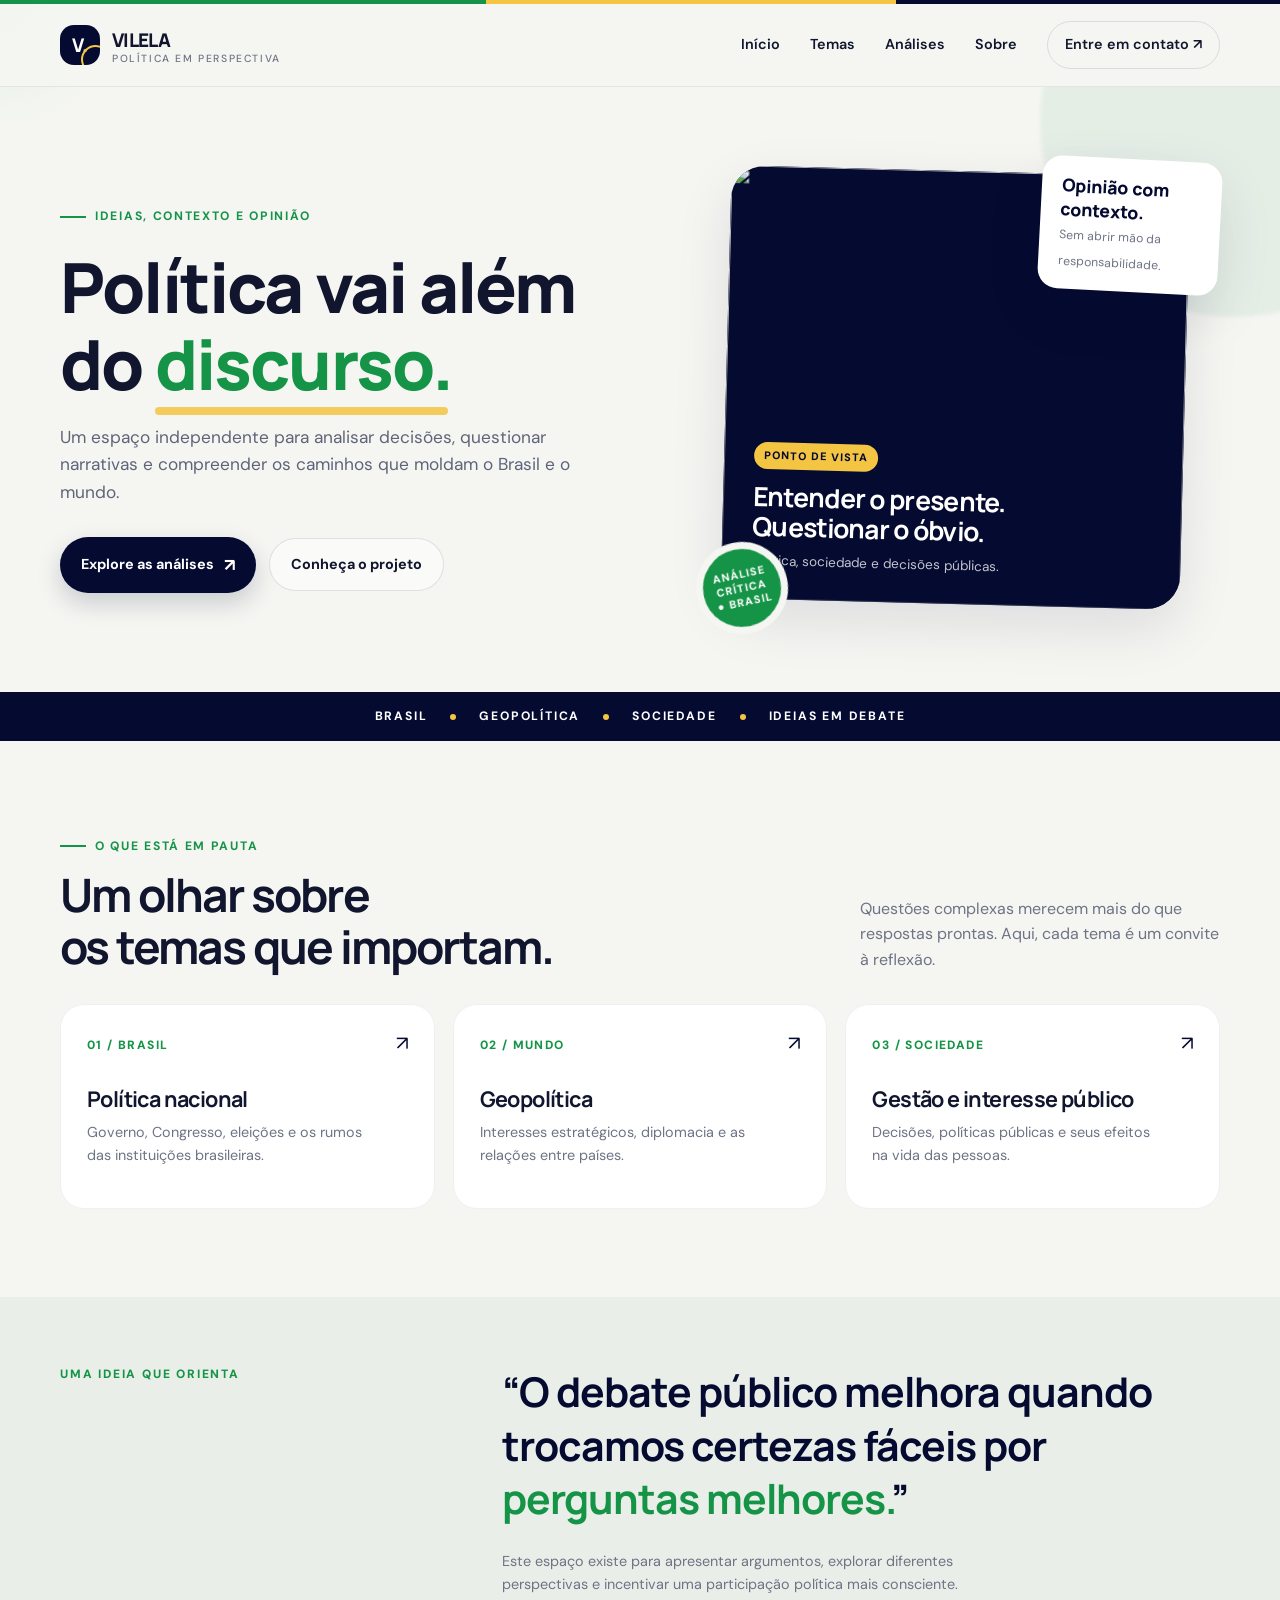
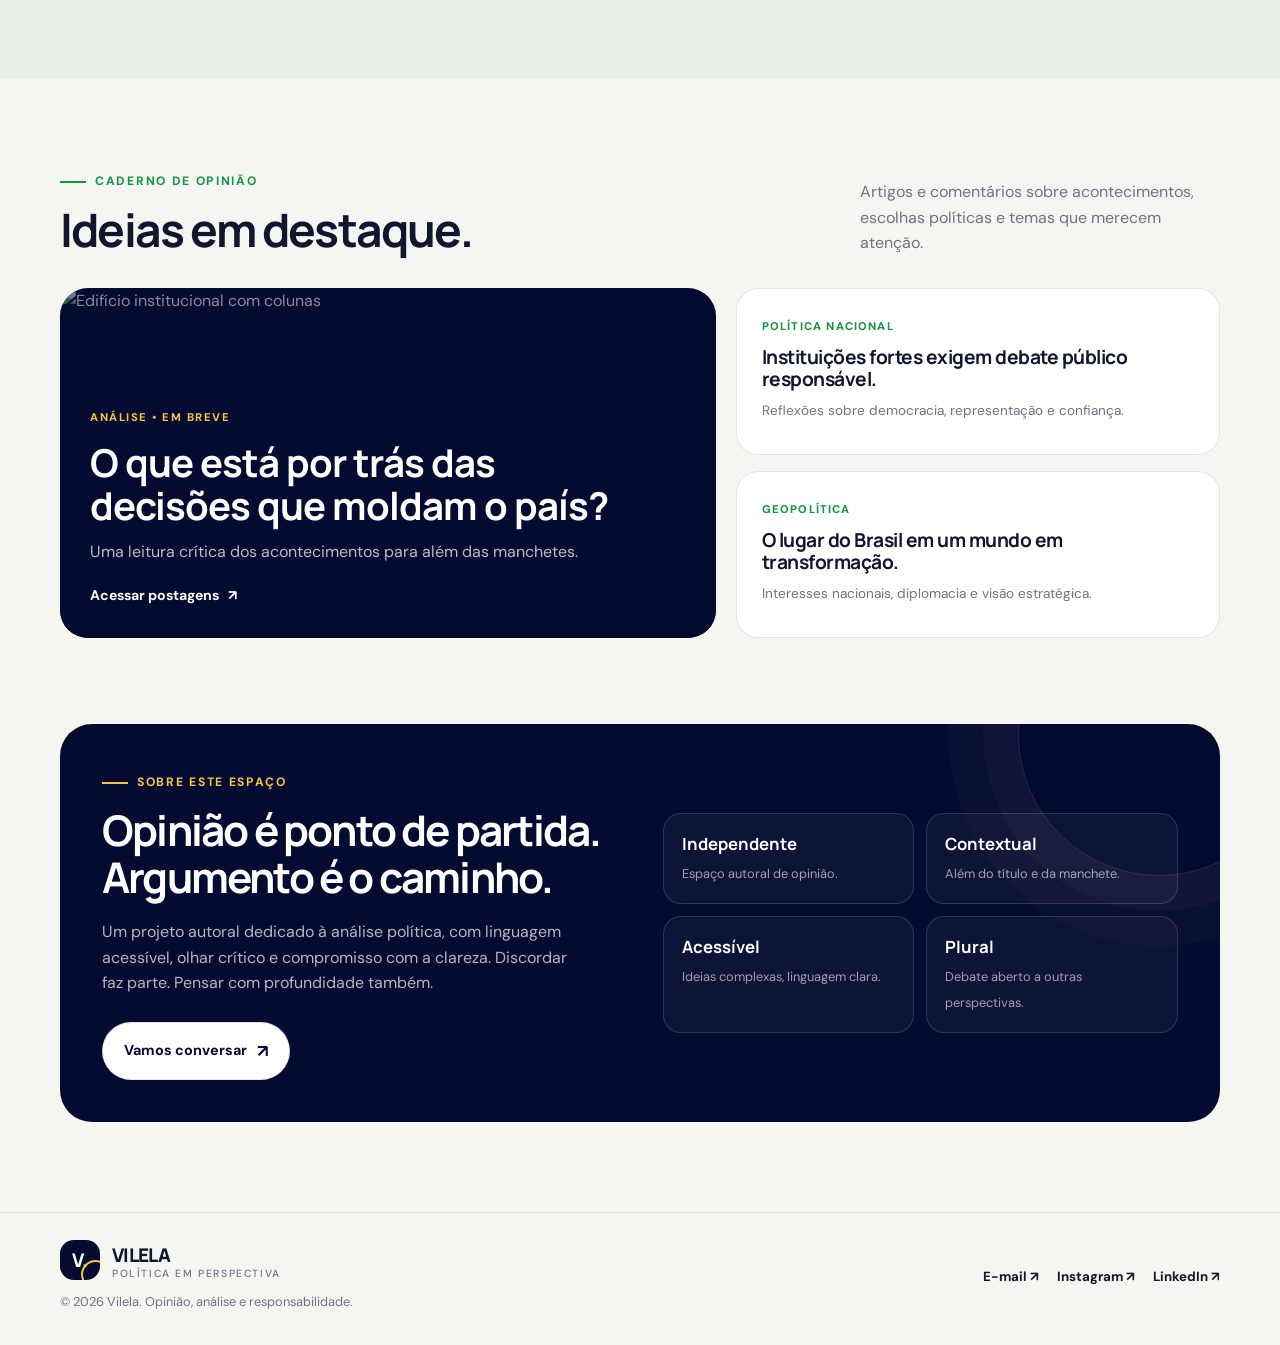
==== index.html @ 7819031c "upload inicial" ====
<!DOCTYPE html>
<html lang="pt-BR">
<head>
  <meta charset="UTF-8" />
  <meta name="viewport" content="width=device-width, initial-scale=1.0" />
  <meta name="theme-color" content="#050a30" />
  <meta name="description" content="Análises, opiniões e reflexões sobre política brasileira e internacional." />
  <title>Vilela — Política em perspectiva</title>
  <link rel="preconnect" href="https://fonts.googleapis.com">
  <link rel="preconnect" href="https://fonts.gstatic.com" crossorigin>
  <link href="https://fonts.googleapis.com/css2?family=DM+Sans:wght@400;500;600;700&family=Manrope:wght@400;500;600;700;800&display=swap" rel="stylesheet">
  <link rel="stylesheet" href="style.css" />
</head>
<body>
  <div class="topline"></div><div class="cursor-glow" id="cursorGlow"></div>
  <header>
    <div class="wrap nav">
      <a class="brand" href="#inicio" aria-label="Vilela, página inicial"><span class="brand-mark">V.</span><span>VILELA<small>Política em perspectiva</small></span></a>
      <button class="menu-btn" id="menuBtn" aria-label="Abrir menu" aria-expanded="false">☰</button>
      <nav class="navlinks" id="navLinks" aria-label="Navegação principal"><a href="#inicio">Início</a><a href="#temas">Temas</a><a href="#analises">Análises</a><a href="#sobre">Sobre</a><a class="contact" href="#contato">Entre em contato ↗</a></nav>
    </div>
  </header>
  <main>
    <section class="hero" id="inicio"><div class="wrap hero-grid">
      <div class="hero-text reveal"><div class="eyebrow">Ideias, contexto e opinião</div><h1>Política vai além do <span>discurso.</span></h1><p class="hero-copy">Um espaço independente para analisar decisões, questionar narrativas e compreender os caminhos que moldam o Brasil e o mundo.</p><div class="hero-actions"><a class="btn btn-primary" href="#analises">Explore as análises <span class="arrow">↗</span></a><a class="btn btn-quiet" href="#sobre">Conheça o projeto</a></div></div>
      <div class="hero-visual reveal"><div class="photo-main"><img src="https://images.unsplash.com/photo-1529107386315-e1a2ed48a620?auto=format&fit=crop&w=1200&q=85" alt="" onerror="this.onerror=null;this.src='https://images.unsplash.com/photo-1529107386315-e1a2ed48a620?auto=format&fit=crop&w=1200&q=85'"><div class="photo-caption"><span class="tag">Ponto de vista</span><h3>Entender o presente. Questionar o óbvio.</h3><p>Política, sociedade e decisões públicas.</p></div></div><div class="floating-note"><strong>Opinião com contexto.</strong><span>Sem abrir mão da responsabilidade.</span></div><div class="floating-stamp">ANÁLISE<br>CRÍTICA<br>● BRASIL</div></div>
    </div></section>
    <div class="ticker"><div class="wrap ticker-inner"><span>Brasil</span><i class="dot"></i><span>Geopolítica</span><i class="dot"></i><span>Sociedade</span><i class="dot"></i><span>Ideias em debate</span></div></div>
    <section class="section" id="temas"><div class="wrap"><div class="section-head reveal"><div><div class="eyebrow">O que está em pauta</div><h2>Um olhar sobre<br>os temas que importam.</h2></div><p>Questões complexas merecem mais do que respostas prontas. Aqui, cada tema é um convite à reflexão.</p></div>
      <div class="topics"><a class="topic reveal" href="#analises"><span class="topic-num">01 / BRASIL</span><span class="topic-arrow">↗</span><h3>Política nacional</h3><p>Governo, Congresso, eleições e os rumos das instituições brasileiras.</p></a><a class="topic reveal" href="#analises"><span class="topic-num">02 / MUNDO</span><span class="topic-arrow">↗</span><h3>Geopolítica</h3><p>Interesses estratégicos, diplomacia e as relações entre países.</p></a><a class="topic reveal" href="#analises"><span class="topic-num">03 / SOCIEDADE</span><span class="topic-arrow">↗</span><h3>Gestão e interesse público</h3><p>Decisões, políticas públicas e seus efeitos na vida das pessoas.</p></a></div>
    </div></section>
    <section class="manifesto"><div class="wrap manifesto-grid reveal"><div class="manifesto-label">Uma ideia que orienta</div><div><blockquote>“O debate público melhora quando trocamos certezas fáceis por <em>perguntas melhores.</em>”</blockquote><p class="manifesto-foot">Este espaço existe para apresentar argumentos, explorar diferentes perspectivas e incentivar uma participação política mais consciente.</p></div></div></section>
    <section class="latest" id="analises"><div class="wrap"><div class="section-head reveal"><div><div class="eyebrow">Caderno de opinião</div><h2>Ideias em destaque.</h2></div><p>Artigos e comentários sobre acontecimentos, escolhas políticas e temas que merecem atenção.</p></div>
      <div class="post-grid"><a class="post-feature reveal" href="postagens.html"><img src="https://images.unsplash.com/photo-1529107386315-e1a2ed48a620?auto=format&fit=crop&w=1200&q=85" alt="Edifício institucional com colunas"><div class="post-content"><span class="category">Análise • Em breve</span><h3>O que está por trás das decisões que moldam o país?</h3><p>Uma leitura crítica dos acontecimentos para além das manchetes.</p><span class="text-link">Acessar postagens <span>↗</span></span></div></a>
      <div class="post-side"><a class="mini-post reveal" href="postagens.html"><span>Política nacional</span><h3>Instituições fortes exigem debate público responsável.</h3><p>Reflexões sobre democracia, representação e confiança.</p></a><a class="mini-post reveal" href="postagens.html"><span>Geopolítica</span><h3>O lugar do Brasil em um mundo em transformação.</h3><p>Interesses nacionais, diplomacia e visão estratégica.</p></a></div></div>
    </div></section>
    <section class="about" id="sobre"><div class="wrap"><div class="about-card reveal"><div><div class="eyebrow">Sobre este espaço</div><h2>Opinião é ponto de partida. Argumento é o caminho.</h2><p>Um projeto autoral dedicado à análise política, com linguagem acessível, olhar crítico e compromisso com a clareza. Discordar faz parte. Pensar com profundidade também.</p><a class="btn btn-quiet" style="background:white;color:var(--navy);margin-top:10px" href="#contato">Vamos conversar <span class="arrow">↗</span></a></div><div class="about-points"><div class="about-point"><strong>Independente</strong><span>Espaço autoral de opinião.</span></div><div class="about-point"><strong>Contextual</strong><span>Além do título e da manchete.</span></div><div class="about-point"><strong>Acessível</strong><span>Ideias complexas, linguagem clara.</span></div><div class="about-point"><strong>Plural</strong><span>Debate aberto a outras perspectivas.</span></div></div></div></div></section>
  </main>
  <footer id="contato"><div class="wrap footer-row"><div><a class="brand" href="#inicio"><span class="brand-mark">V.</span><span>VILELA<small>Política em perspectiva</small></span></a><div class="footer-copy" style="margin-top:12px">© <span id="year"></span> Vilela. Opinião, análise e responsabilidade.</div></div><div class="socials"><a href="mailto:seuemail@exemplo.com">E-mail ↗</a><a href="#contato">Instagram ↗</a><a href="#contato">LinkedIn ↗</a></div></div></footer>
  <script src="script.js" defer></script>
</body>
</html>
---- style.css ----
/* Estilos globais do site Vilela. Compartilhado por todas as páginas. */
:root{--navy:#050a30;--green:#159447;--yellow:#f4c542;--paper:#f5f6f2;--ink:#11162e;--muted:#6e7385;--white:#fff;--line:rgba(5,10,48,.11);--radius:24px;--shadow:0 20px 55px rgba(5,10,48,.10)}
    *{box-sizing:border-box} html{scroll-behavior:smooth} body{margin:0;background:var(--paper);color:var(--ink);font-family:'DM Sans',sans-serif;line-height:1.6} a{color:inherit;text-decoration:none} button{font:inherit} .wrap{width:min(1160px,calc(100% - 44px));margin:auto}
    .topline{height:4px;background:linear-gradient(90deg,var(--green) 0 38%,var(--yellow) 38% 70%,var(--navy) 70%)}
    header{position:sticky;top:0;z-index:20;background:rgba(245,246,242,.88);backdrop-filter:blur(18px);border-bottom:1px solid rgba(5,10,48,.07)} .nav{height:82px;display:flex;align-items:center;justify-content:space-between;gap:24px}
    .brand{display:flex;align-items:center;gap:12px;font-family:Manrope,sans-serif;font-weight:800;letter-spacing:-.7px;font-size:1.18rem}.brand-mark{width:40px;height:40px;border-radius:14px;background:var(--navy);color:white;display:grid;place-items:center;position:relative;overflow:hidden}.brand-mark:after{content:'';position:absolute;width:25px;height:25px;border:2px solid var(--yellow);border-radius:50%;right:-10px;bottom:-9px}.brand small{display:block;color:var(--muted);font:500 .65rem 'DM Sans',sans-serif;letter-spacing:1.6px;text-transform:uppercase;margin-top:-4px}
    .navlinks{display:flex;align-items:center;gap:30px;font-size:.9rem;font-weight:600}.navlinks a{transition:color .2s}.navlinks a:hover{color:var(--green)}.navlinks .contact{padding:11px 17px;border:1px solid var(--line);border-radius:999px}.menu-btn{display:none;background:transparent;border:0;color:var(--navy);font-size:1.5rem;cursor:pointer}
    .hero{padding:72px 0 58px;position:relative;overflow:hidden}.hero:before{content:'';position:absolute;width:390px;height:390px;border-radius:50%;background:rgba(21,148,71,.07);right:-150px;top:-160px;filter:blur(2px);pointer-events:none}.hero-grid{display:grid;grid-template-columns:1.05fr .95fr;gap:56px;align-items:center}.eyebrow{display:inline-flex;align-items:center;gap:9px;font-size:.76rem;letter-spacing:1.7px;text-transform:uppercase;font-weight:700;color:var(--green)}.eyebrow:before{content:'';width:26px;height:2px;background:var(--green)}h1,h2,h3{font-family:Manrope,sans-serif;line-height:1.12;letter-spacing:-1.8px;margin:0}h1{font-size:clamp(2.8rem,5.4vw,5rem);font-weight:800;margin:21px 0}.hero h1 span{color:var(--green);position:relative;white-space:nowrap}.hero h1 span:after{content:'';position:absolute;height:8px;left:0;right:4px;bottom:-4px;background:var(--yellow);opacity:.85;border-radius:10px;z-index:-1}.hero-copy{font-size:1.08rem;color:#5f6478;max-width:510px}.hero-actions{display:flex;align-items:center;gap:13px;flex-wrap:wrap;margin-top:30px}.btn{display:inline-flex;align-items:center;justify-content:center;gap:10px;border-radius:999px;padding:14px 21px;font-weight:700;font-size:.9rem;transition:transform .25s,box-shadow .25s,background .25s}.btn:hover{transform:translateY(-3px)}.btn-primary{background:var(--navy);color:white;box-shadow:0 10px 25px rgba(5,10,48,.18)}.btn-primary:hover{box-shadow:0 14px 30px rgba(5,10,48,.25)}.btn-quiet{border:1px solid var(--line);background:rgba(255,255,255,.5)}.arrow{font-size:1.1rem}
    .hero-visual{position:relative;min-height:475px}.photo-main{position:absolute;inset:12px 35px 30px 30px;border-radius:34px;overflow:hidden;background:var(--navy);box-shadow:var(--shadow);transform:rotate(1.5deg);transition:transform .5s}.hero-visual:hover .photo-main{transform:rotate(0) scale(1.015)}.photo-main img{width:100%;height:100%;object-fit:cover;display:block;filter:saturate(.78)}.photo-main:after{content:'';position:absolute;inset:0;background:linear-gradient(180deg,rgba(5,10,48,.02) 35%,rgba(5,10,48,.82) 100%)}.photo-caption{position:absolute;z-index:2;left:30px;right:28px;bottom:28px;color:white}.photo-caption .tag{display:inline-block;background:var(--yellow);color:var(--navy);padding:5px 10px;border-radius:999px;font-size:.68rem;font-weight:800;letter-spacing:1px;text-transform:uppercase}.photo-caption h3{font-size:1.65rem;margin-top:13px;max-width:330px;letter-spacing:-.7px}.photo-caption p{font-size:.84rem;color:rgba(255,255,255,.76);margin:8px 0 0}.floating-note{position:absolute;top:0;right:0;z-index:3;padding:17px 20px;background:white;border-radius:20px;box-shadow:var(--shadow);max-width:180px;transform:rotate(3deg)}.floating-note strong{display:block;font:800 1.1rem Manrope;color:var(--navy)}.floating-note span{font-size:.76rem;color:var(--muted)}.floating-stamp{position:absolute;bottom:0;left:0;width:92px;height:92px;border-radius:50%;background:var(--green);color:white;display:grid;place-items:center;text-align:center;font-size:.68rem;line-height:1.3;font-weight:800;letter-spacing:1px;border:7px solid var(--paper);transform:rotate(-12deg)}
    .ticker{background:var(--navy);color:white;padding:15px 0;overflow:hidden}.ticker-inner{display:flex;align-items:center;justify-content:center;gap:23px;font-size:.76rem;text-transform:uppercase;letter-spacing:1.8px;font-weight:700}.ticker .dot{width:6px;height:6px;background:var(--yellow);border-radius:50%;flex:none}
    .section{padding:88px 0}.section-head{display:flex;justify-content:space-between;align-items:end;gap:30px;margin-bottom:32px}.section-head h2{font-size:clamp(2rem,3.6vw,3rem);margin-top:13px}.section-head p{color:var(--muted);max-width:360px;margin:0}.topics{display:grid;grid-template-columns:repeat(3,1fr);gap:18px}.topic{padding:26px;background:white;border:1px solid rgba(5,10,48,.06);border-radius:var(--radius);transition:transform .3s,box-shadow .3s;min-height:205px;position:relative;overflow:hidden}.topic:hover{transform:translateY(-7px);box-shadow:var(--shadow)}.topic-num{font-size:.75rem;color:var(--green);font-weight:800;letter-spacing:1.4px}.topic h3{font-size:1.35rem;margin:30px 0 10px;letter-spacing:-.6px}.topic p{color:var(--muted);font-size:.9rem;margin:0;max-width:290px}.topic .topic-arrow{position:absolute;right:25px;top:22px;font-size:1.25rem;color:var(--navy);transition:transform .3s}.topic:hover .topic-arrow{transform:translate(3px,-3px)}
    .manifesto{background:#e9eee8;padding:68px 0}.manifesto-grid{display:grid;grid-template-columns:.7fr 1.3fr;gap:55px;align-items:start}.manifesto-label{color:var(--green);font-size:.75rem;letter-spacing:1.8px;text-transform:uppercase;font-weight:800}.manifesto blockquote{margin:0;font:700 clamp(1.65rem,3.2vw,2.65rem)/1.3 Manrope;letter-spacing:-1px;color:var(--navy)}.manifesto blockquote em{font-style:normal;color:var(--green)}.manifesto-foot{margin-top:25px;color:var(--muted);font-size:.9rem;max-width:540px}
    .latest{padding:86px 0}.post-grid{display:grid;grid-template-columns:1.15fr .85fr;gap:20px}.post-feature{border-radius:28px;overflow:hidden;background:var(--navy);color:white;min-height:350px;position:relative;display:flex;align-items:end}.post-feature img{position:absolute;width:100%;height:100%;object-fit:cover;inset:0;opacity:.52;transition:transform .6s}.post-feature:hover img{transform:scale(1.04)}.post-feature:after{content:'';position:absolute;inset:0;background:linear-gradient(0deg,rgba(5,10,48,.95),transparent 90%)}.post-content{position:relative;z-index:1;padding:30px}.post-content .category{font-size:.7rem;text-transform:uppercase;letter-spacing:1.5px;color:var(--yellow);font-weight:800}.post-content h3{font-size:clamp(1.6rem,3vw,2.4rem);max-width:540px;margin:12px 0;letter-spacing:-1px}.post-content p{color:rgba(255,255,255,.72);max-width:500px;margin:0 0 18px}.text-link{font-weight:700;font-size:.88rem;display:inline-flex;align-items:center;gap:9px}.text-link:hover{color:var(--yellow)}.post-side{display:flex;flex-direction:column;gap:16px}.mini-post{padding:23px 25px;border:1px solid var(--line);background:white;border-radius:22px;flex:1;transition:transform .25s,box-shadow .25s}.mini-post:hover{transform:translateX(4px);box-shadow:0 12px 28px rgba(5,10,48,.07)}.mini-post span{font-size:.7rem;color:var(--green);font-weight:800;letter-spacing:1.2px;text-transform:uppercase}.mini-post h3{font-size:1.2rem;letter-spacing:-.5px;margin:10px 0}.mini-post p{font-size:.85rem;color:var(--muted);margin:0}
    .about{padding:0 0 90px}.about-card{background:var(--navy);color:white;border-radius:32px;padding:42px;display:grid;grid-template-columns:1fr 1fr;gap:45px;align-items:center;position:relative;overflow:hidden}.about-card:after{content:'';position:absolute;width:280px;height:280px;border:1px solid rgba(255,255,255,.13);border-radius:50%;right:-80px;top:-130px;box-shadow:0 0 0 35px rgba(255,255,255,.025),0 0 0 70px rgba(255,255,255,.02)}.about-card h2{font-size:clamp(2rem,3.3vw,3rem);margin:14px 0 18px}.about-card p{color:rgba(255,255,255,.7);max-width:480px}.about-card .eyebrow{color:var(--yellow)}.about-card .eyebrow:before{background:var(--yellow)}.about-points{display:grid;grid-template-columns:1fr 1fr;gap:12px;position:relative;z-index:1}.about-point{border:1px solid rgba(255,255,255,.14);padding:18px;border-radius:18px;background:rgba(255,255,255,.04)}.about-point strong{display:block;font:700 1.05rem Manrope;margin-bottom:5px}.about-point span{font-size:.8rem;color:rgba(255,255,255,.6)}
    footer{border-top:1px solid var(--line);padding:27px 0 32px}.footer-row{display:flex;justify-content:space-between;align-items:center;gap:20px}.footer-copy{font-size:.8rem;color:var(--muted)}.socials{display:flex;gap:18px;font-size:.83rem;font-weight:700}.socials a:hover{color:var(--green)}
    .reveal{opacity:0;transform:translateY(20px);transition:opacity .65s ease,transform .65s ease}.reveal.visible{opacity:1;transform:translateY(0)}.cursor-glow{position:fixed;width:260px;height:260px;pointer-events:none;z-index:-1;background:radial-gradient(circle,rgba(21,148,71,.08),transparent 68%);transform:translate(-50%,-50%)}
    @media(max-width:850px){.hero-grid{grid-template-columns:1fr;gap:24px}.hero{padding-top:55px}.hero-visual{min-height:420px;max-width:600px;width:100%;margin:0 auto}.topics{grid-template-columns:1fr 1fr}.manifesto-grid{grid-template-columns:1fr;gap:22px}.post-grid{grid-template-columns:1fr}.post-side{display:grid;grid-template-columns:1fr 1fr}.about-card{grid-template-columns:1fr;gap:22px}}
    @media(max-width:600px){.wrap{width:min(100% - 30px,1160px)}.nav{height:70px}.menu-btn{display:block}.navlinks{display:none;position:absolute;top:69px;left:0;right:0;background:var(--paper);padding:18px 22px 24px;border-bottom:1px solid var(--line);flex-direction:column;align-items:stretch;gap:17px}.navlinks.open{display:flex}.navlinks .contact{text-align:center}.hero{padding:43px 0 40px}h1{font-size:clamp(2.65rem,13vw,4rem);letter-spacing:-1.7px}.hero-copy{font-size:1rem}.hero-visual{min-height:350px}.photo-main{inset:15px 18px 22px 14px;border-radius:26px}.photo-caption{left:22px;bottom:23px}.photo-caption h3{font-size:1.35rem}.floating-note{right:0;padding:13px 15px;max-width:150px}.floating-stamp{width:76px;height:76px;font-size:.58rem}.ticker-inner{font-size:.64rem;letter-spacing:1px;gap:12px}.section,.latest{padding:62px 0}.section-head{display:block}.section-head p{margin-top:15px}.topics{grid-template-columns:1fr}.topic{min-height:180px}.topic h3{margin-top:23px}.manifesto{padding:52px 0}.post-side{grid-template-columns:1fr}.post-feature{min-height:390px}.post-content{padding:23px}.about{padding-bottom:60px}.about-card{padding:27px 22px;border-radius:25px}.about-points{grid-template-columns:1fr 1fr}.about-point{padding:14px}.footer-row{align-items:flex-start;flex-direction:column}.socials{flex-wrap:wrap}}
    @media(prefers-reduced-motion:reduce){*,*:before,*:after{scroll-behavior:auto!important;transition:none!important;animation:none!important}.reveal{opacity:1;transform:none}}
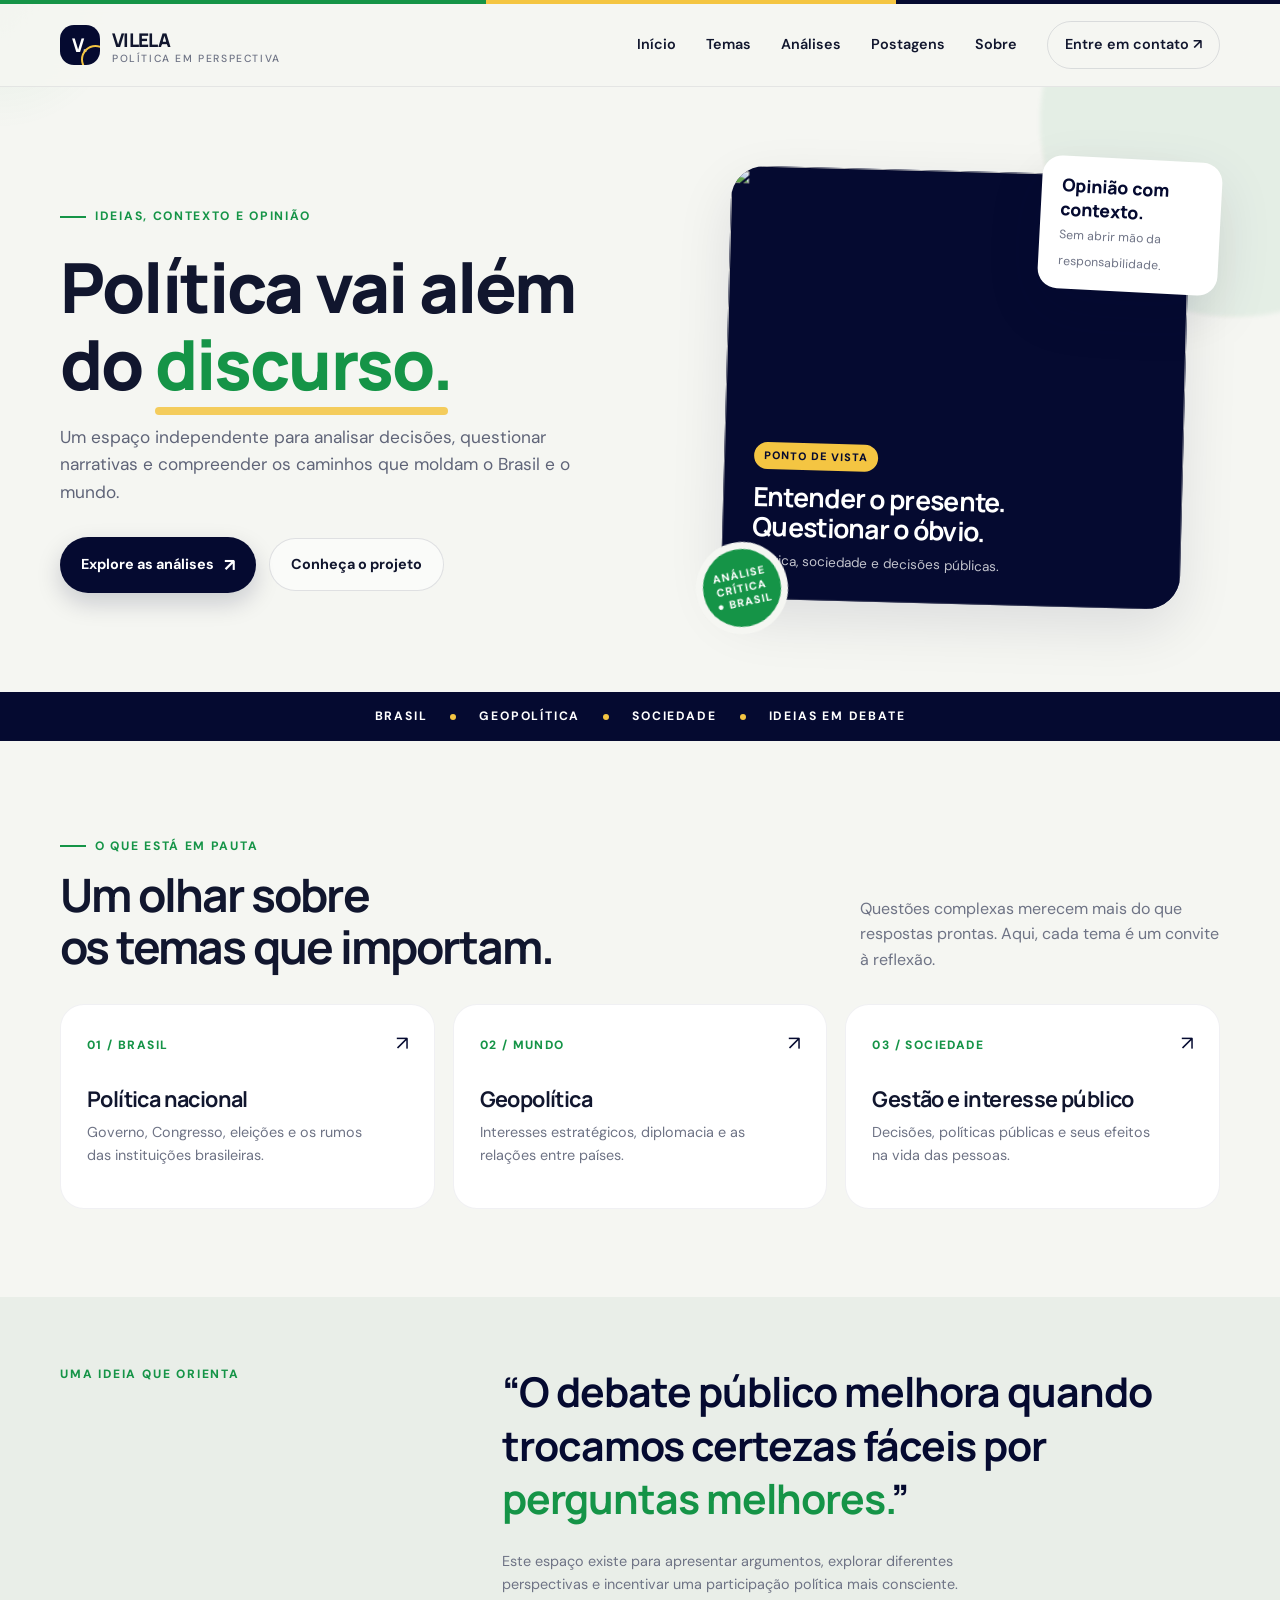
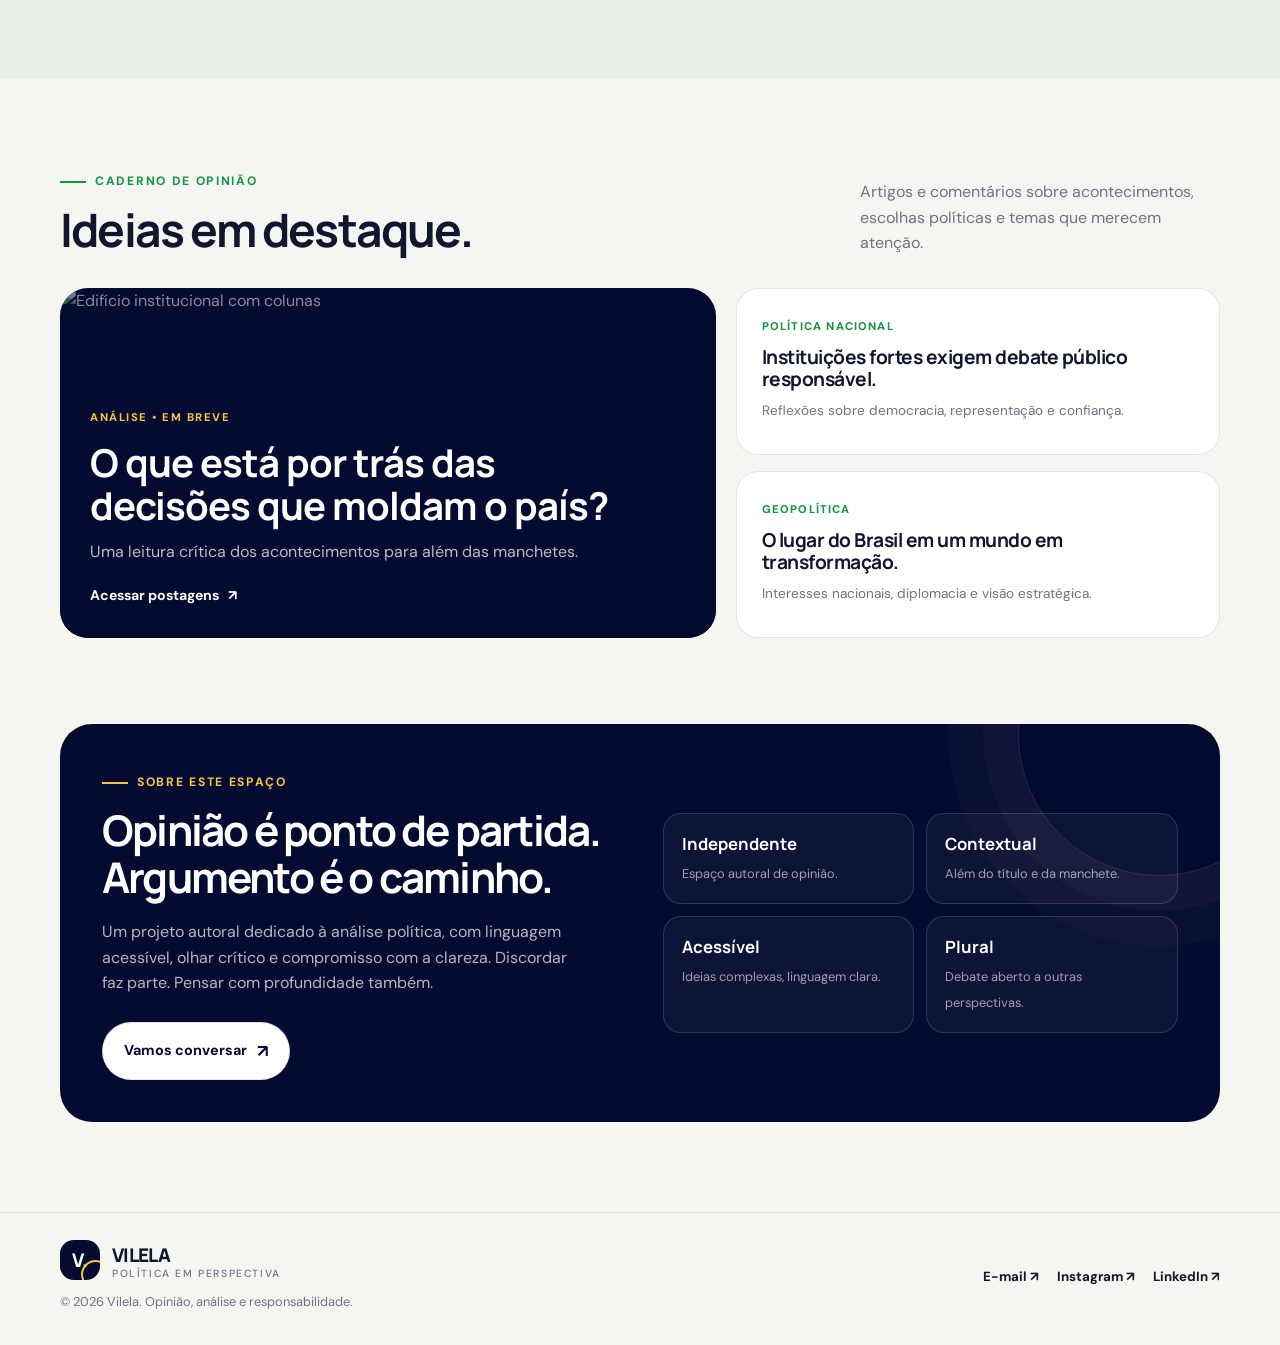
==== commit 52903386: "Update index.html" ====
--- a/index.html
+++ b/index.html
@@ -1,6 +1,7 @@
 <!DOCTYPE html>
 <html lang="pt-BR">
 <head>
+  
   <meta charset="UTF-8" />
   <meta name="viewport" content="width=device-width, initial-scale=1.0" />
   <meta name="theme-color" content="#050a30" />
@@ -17,8 +18,15 @@
     <div class="wrap nav">
       <a class="brand" href="#inicio" aria-label="Vilela, página inicial"><span class="brand-mark">V.</span><span>VILELA<small>Política em perspectiva</small></span></a>
       <button class="menu-btn" id="menuBtn" aria-label="Abrir menu" aria-expanded="false">☰</button>
-      <nav class="navlinks" id="navLinks" aria-label="Navegação principal"><a href="#inicio">Início</a><a href="#temas">Temas</a><a href="#analises">Análises</a><a href="#sobre">Sobre</a><a class="contact" href="#contato">Entre em contato ↗</a></nav>
-    </div>
+      <nav class="navlinks" id="navLinks" aria-label="Navegação principal">
+  <a href="#inicio">Início</a>
+  <a href="#temas">Temas</a>
+  <a href="#analises">Análises</a>
+  <a href="postagens.html">Postagens</a>
+  <a href="#sobre">Sobre</a>
+  <a class="contact" href="#contato">Entre em contato ↗</a>
+</nav>
+     </div>
   </header>
   <main>
     <section class="hero" id="inicio"><div class="wrap hero-grid">
